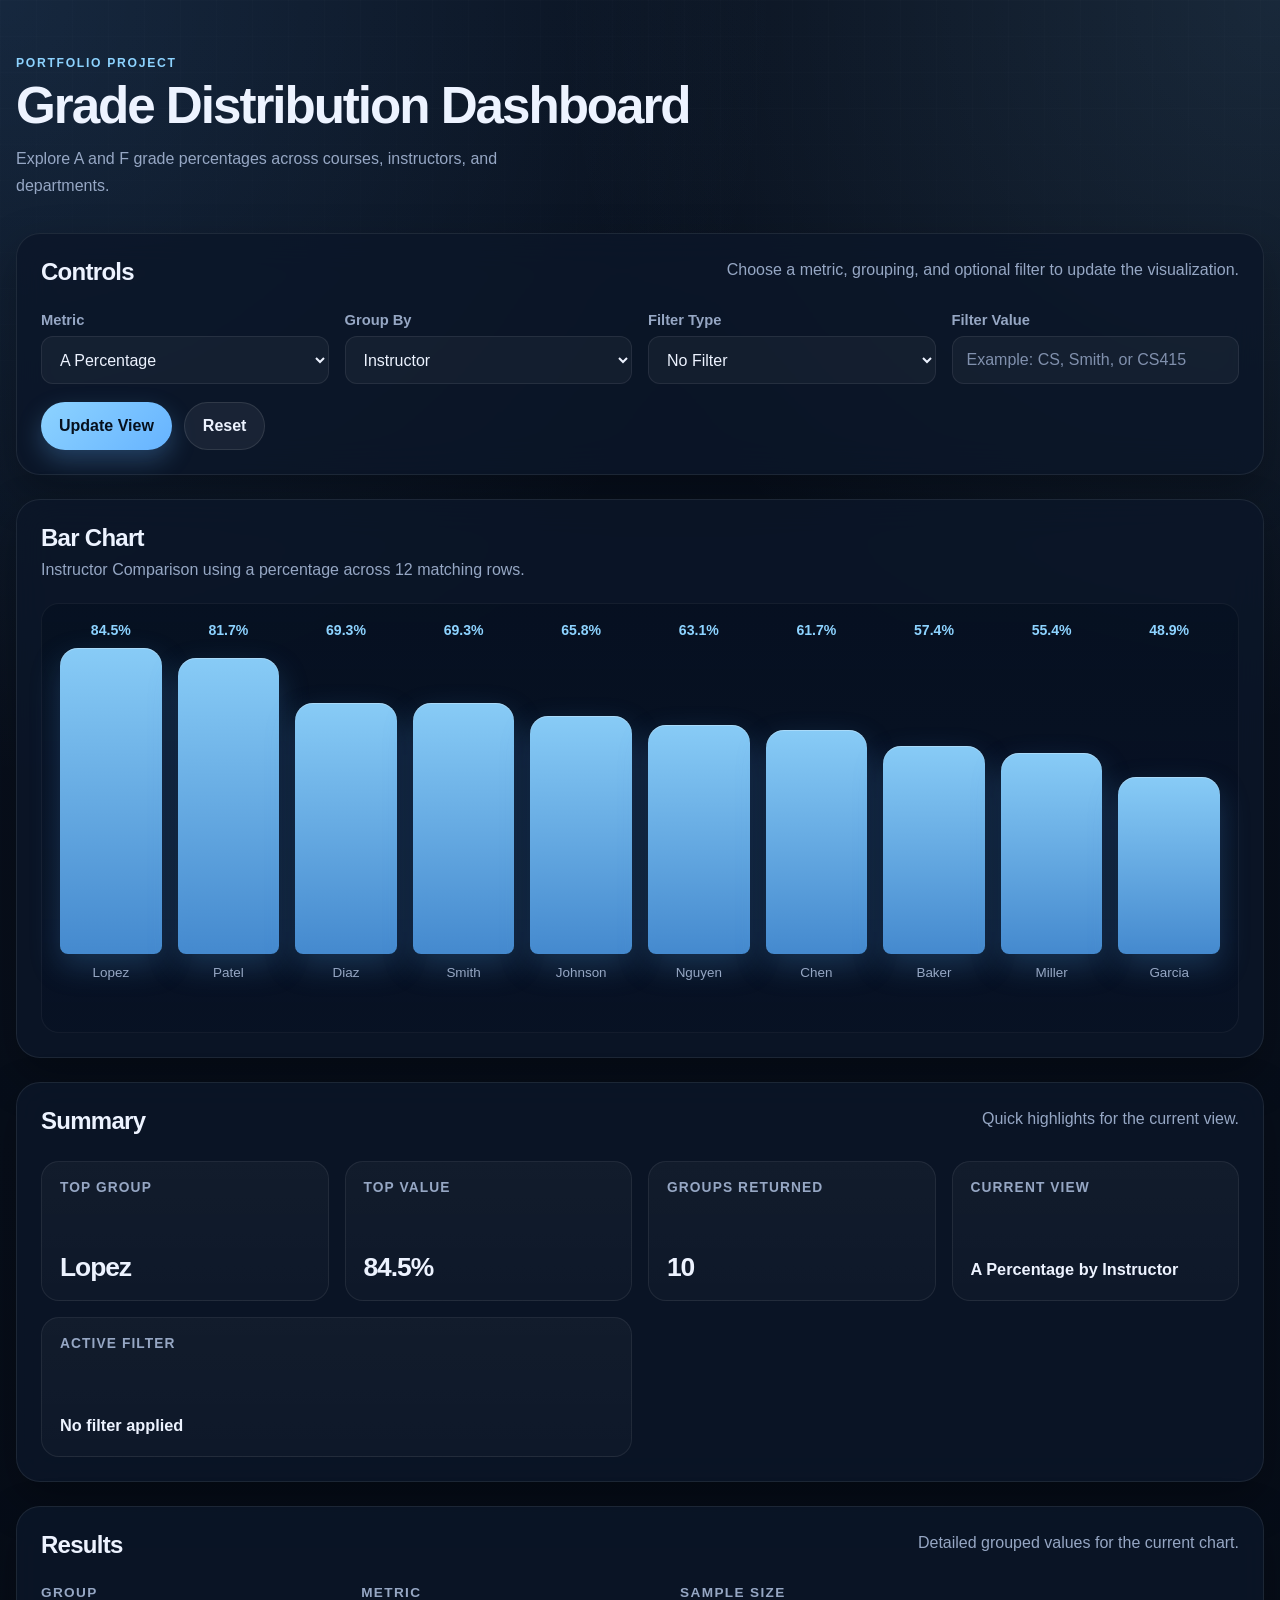
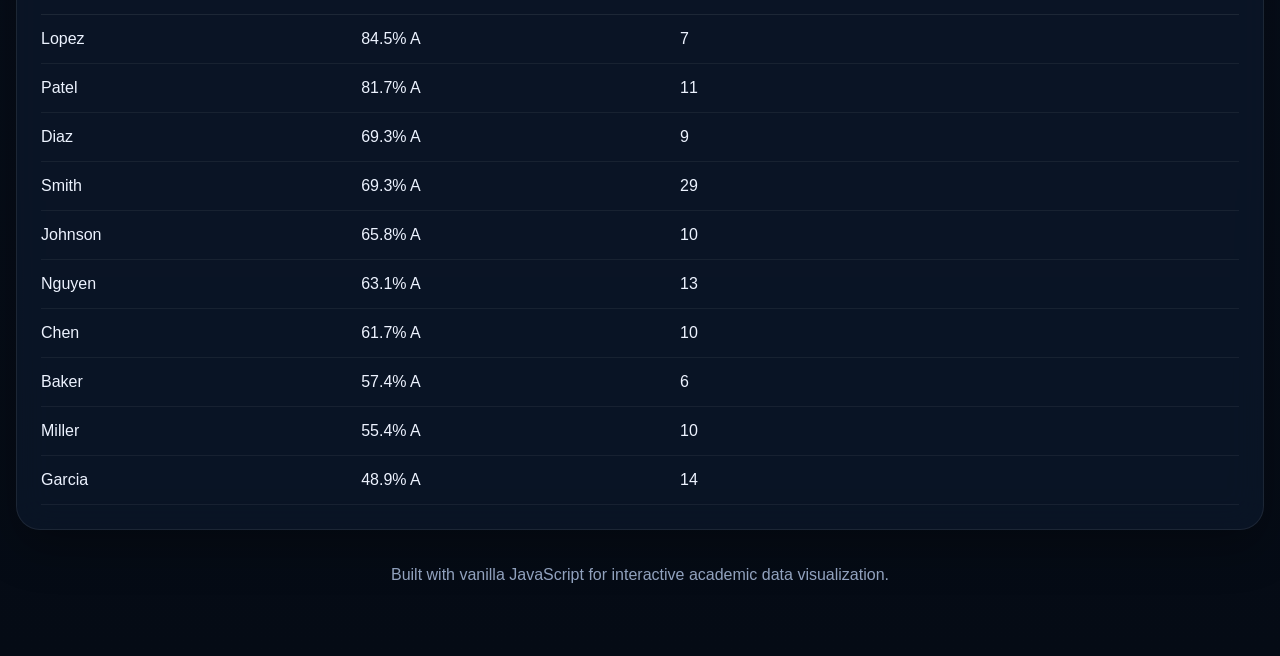
==== java-db/src/main/resources/static/index.html @ d89a154c "Adjusting for Spring Boot" ====
<!DOCTYPE html>
<html lang="en">
<head>
    <meta charset="UTF-8">
    <meta name="viewport" content="width=device-width, initial-scale=1.0">
    <title>Grade Distribution Dashboard</title>
    <meta
        name="description"
        content="Interactive dashboard for comparing grade distributions by course, instructor, and department."
    >
    <link rel="stylesheet" href="css/styles.css">
    <script src="js/app.js" defer></script>
</head>
<body>
    <div class="site-shell">
        <header class="site-header">
            <div class="site-header__content">
                <p class="site-header__eyebrow">Portfolio Project</p>
                <h1 class="site-header__title">Grade Distribution Dashboard</h1>
                <p class="site-header__subtitle">
                    Explore A and F grade percentages across courses, instructors, and departments.
                </p>
            </div>
        </header>

        <main class="dashboard">
            <section class="panel panel--controls" aria-labelledby="controls-title">
                <div class="panel__header">
                    <h2 id="controls-title">Controls</h2>
                    <p>Choose a metric, grouping, and optional filter to update the visualization.</p>
                </div>

                <form id="controls-form" class="controls-form">
                    <div class="form-grid">
                        <div class="form-field">
                            <label for="metric-select">Metric</label>
                            <select id="metric-select" name="metric">
                                <option value="A">A Percentage</option>
                                <option value="F">F Percentage</option>
                            </select>
                        </div>

                        <div class="form-field">
                            <label for="group-select">Group By</label>
                            <select id="group-select" name="groupBy">
                                <option value="instructor">Instructor</option>
                                <option value="course">Course</option>
                                <option value="department">Department</option>
                            </select>
                        </div>

                        <div class="form-field">
                            <label for="filter-type-select">Filter Type</label>
                            <select id="filter-type-select" name="filterType">
                                <option value="none">No Filter</option>
                                <option value="course">Course</option>
                                <option value="instructor">Instructor</option>
                                <option value="department">Department</option>
                            </select>
                        </div>

                        <div class="form-field">
                            <label for="filter-input">Filter Value</label>
                            <input
                                id="filter-input"
                                name="filterValue"
                                type="text"
                                placeholder="Example: CS, Smith, or CS415"
                                autocomplete="off"
                            >
                        </div>
                    </div>

                    <div class="form-actions">
                        <button type="submit" class="button button--primary">Update View</button>
                        <button type="button" id="reset-button" class="button button--secondary">Reset</button>
                    </div>
                </form>
            </section>

            <section class="panel panel--chart" aria-labelledby="chart-title">
                <div class="panel__header">
                    <div>
                        <h2 id="chart-title">Bar Chart</h2>
                        <p id="chart-description">
                            Displaying current results for the selected metric and grouping.
                        </p>
                    </div>
                </div>

                <div class="chart-card">
                    <div
                        id="chart-empty-state"
                        class="chart-empty-state"
                        hidden
                        aria-live="polite"
                    >
                        No values are available for the current selection.
                    </div>

                    <div
                        id="chart-bars"
                        class="chart-bars"
                        role="img"
                        aria-label="Bar chart showing grouped grade percentages"
                    ></div>
                </div>
            </section>

            <section class="panel panel--summary" aria-labelledby="summary-title">
                <div class="panel__header">
                    <h2 id="summary-title">Summary</h2>
                    <p>Quick highlights for the current view.</p>
                </div>

                <div class="summary-grid">
                    <article class="summary-card">
                        <span class="summary-card__label">Top Group</span>
                        <strong id="top-group-label" class="summary-card__value">—</strong>
                    </article>

                    <article class="summary-card">
                        <span class="summary-card__label">Top Value</span>
                        <strong id="top-group-value" class="summary-card__value">—</strong>
                    </article>

                    <article class="summary-card">
                        <span class="summary-card__label">Groups Returned</span>
                        <strong id="group-count" class="summary-card__value">0</strong>
                    </article>

                    <article class="summary-card">
                        <span class="summary-card__label">Current View</span>
                        <strong id="current-view" class="summary-card__value summary-card__value--small">
                            —
                        </strong>
                    </article>

                    <article class="summary-card summary-card--wide">
                        <span class="summary-card__label">Active Filter</span>
                        <strong id="current-filter" class="summary-card__value summary-card__value--small">
                            No filter applied
                        </strong>
                    </article>
                </div>
            </section>

            <section class="panel panel--results" aria-labelledby="results-title">
                <div class="panel__header">
                    <h2 id="results-title">Results</h2>
                    <p>Detailed grouped values for the current chart.</p>
                </div>

                <div class="table-wrap">
                    <table class="results-table">
                        <thead>
                            <tr>
                                <th scope="col">Group</th>
                                <th scope="col">Metric</th>
                                <th scope="col">Sample Size</th>
                            </tr>
                        </thead>
                        <tbody id="results-body">
                            <tr>
                                <td colspan="3">Loading results...</td>
                            </tr>
                        </tbody>
                    </table>
                </div>
            </section>
        </main>

        <footer class="site-footer">
            <p>Built with vanilla JavaScript for interactive academic data visualization.</p>
        </footer>
    </div>
</body>
</html>
---- java-db/src/main/resources/static/css/styles.css ----
/*
  styles.css
  Main stylesheet for the grade visualization dashboard
*/

:root {
    --bg: #081120;
    --bg-accent: #101b31;
    --panel: rgba(12, 22, 41, 0.82);
    --panel-strong: rgba(10, 19, 36, 0.94);
    --panel-border: rgba(255, 255, 255, 0.08);
    --text: #edf3ff;
    --muted: #96a7c4;
    --accent: #66b3ff;
    --accent-strong: #8dd3ff;
    --accent-soft: rgba(102, 179, 255, 0.16);
    --shadow: 0 18px 45px rgba(0, 0, 0, 0.28);
    --radius-lg: 24px;
    --radius-md: 18px;
    --radius-sm: 12px;
    --content-width: 1320px;
}

*,
*::before,
*::after {
    box-sizing: border-box;
}

html {
    scroll-behavior: smooth;
}

body {
    margin: 0;
    min-height: 100vh;
    font-family: "Inter", "Segoe UI", Arial, sans-serif;
    color: var(--text);
    background:
        radial-gradient(circle at top left, rgba(102, 179, 255, 0.14), transparent 30%),
        radial-gradient(circle at top right, rgba(141, 211, 255, 0.12), transparent 28%),
        linear-gradient(180deg, #09111f 0%, #050b15 100%);
}

body::before {
    content: "";
    position: fixed;
    inset: 0;
    background-image:
        linear-gradient(rgba(255, 255, 255, 0.025) 1px, transparent 1px),
        linear-gradient(90deg, rgba(255, 255, 255, 0.025) 1px, transparent 1px);
    background-size: 36px 36px;
    mask-image: linear-gradient(180deg, rgba(255, 255, 255, 0.5), transparent 85%);
    pointer-events: none;
}

body > * {
    position: relative;
    z-index: 1;
}

.site-shell {
    width: min(calc(100% - 32px), var(--content-width));
    margin: 0 auto;
    padding: 28px 0 56px;
}

.site-header {
    margin-bottom: 28px;
}

.site-header__content {
    padding: 28px 0 6px;
}

.site-header__eyebrow {
    margin: 0 0 10px;
    color: var(--accent-strong);
    text-transform: uppercase;
    letter-spacing: 0.14em;
    font-size: 0.76rem;
    font-weight: 700;
}

.site-header__title {
    margin: 0 0 12px;
    font-size: clamp(2.3rem, 4vw, 4rem);
    line-height: 1.03;
    letter-spacing: -0.04em;
}

.site-header__subtitle {
    max-width: 62ch;
    margin: 0;
    color: var(--muted);
    font-size: 1rem;
    line-height: 1.7;
}

.dashboard {
    display: grid;
    gap: 24px;
}

.panel {
    background: var(--panel);
    border: 1px solid var(--panel-border);
    border-radius: var(--radius-lg);
    backdrop-filter: blur(18px);
    box-shadow: var(--shadow);
    padding: 24px;
}

.panel__header {
    display: flex;
    align-items: flex-start;
    justify-content: space-between;
    gap: 16px;
    margin-bottom: 20px;
}

.panel__header h2 {
    margin: 0 0 6px;
    font-size: 1.5rem;
    letter-spacing: -0.03em;
}

.panel__header p {
    margin: 0;
    color: var(--muted);
    line-height: 1.55;
    max-width: 58ch;
}

.controls-form {
    display: grid;
    gap: 18px;
}

.form-grid {
    display: grid;
    grid-template-columns: repeat(4, minmax(0, 1fr));
    gap: 16px;
}

.form-field {
    display: flex;
    flex-direction: column;
    gap: 8px;
}

.form-field label {
    color: var(--muted);
    font-size: 0.92rem;
    font-weight: 600;
}

input,
select,
button {
    font: inherit;
}

input,
select {
    width: 100%;
    min-height: 48px;
    padding: 0 14px;
    color: var(--text);
    background: rgba(255, 255, 255, 0.04);
    border: 1px solid rgba(255, 255, 255, 0.08);
    border-radius: var(--radius-sm);
    outline: none;
    transition:
        border-color 0.2s ease,
        box-shadow 0.2s ease,
        background-color 0.2s ease,
        transform 0.2s ease;
}

input::placeholder {
    color: #8090ad;
}

input:focus,
select:focus {
    border-color: rgba(102, 179, 255, 0.58);
    box-shadow: 0 0 0 4px rgba(102, 179, 255, 0.12);
    background: rgba(255, 255, 255, 0.06);
}

.form-actions {
    display: flex;
    flex-wrap: wrap;
    gap: 12px;
}

.button {
    min-height: 48px;
    padding: 0 18px;
    border: 0;
    border-radius: 999px;
    cursor: pointer;
    transition:
        transform 0.16s ease,
        opacity 0.16s ease,
        box-shadow 0.16s ease,
        background-color 0.16s ease;
}

.button:hover {
    transform: translateY(-1px);
}

.button--primary {
    color: #06101d;
    font-weight: 700;
    background: linear-gradient(135deg, var(--accent-strong), var(--accent));
    box-shadow: 0 10px 24px rgba(102, 179, 255, 0.28);
}

.button--secondary {
    color: var(--text);
    font-weight: 600;
    background: rgba(255, 255, 255, 0.06);
    border: 1px solid rgba(255, 255, 255, 0.1);
}

.chart-card {
    min-height: 430px;
    padding: 18px 18px 16px;
    border-radius: var(--radius-md);
    background: linear-gradient(180deg, rgba(6, 16, 32, 0.68), rgba(8, 18, 36, 0.82));
    border: 1px solid rgba(255, 255, 255, 0.05);
}

.chart-empty-state {
    margin-bottom: 14px;
    padding: 16px 18px;
    border-radius: var(--radius-md);
    background: rgba(255, 255, 255, 0.04);
    border: 1px dashed rgba(255, 255, 255, 0.14);
    color: var(--muted);
}

.chart-bars {
    min-height: 360px;
    height: 360px;
    display: grid;
    grid-template-columns: repeat(auto-fit, minmax(92px, 1fr));
    gap: 16px;
    align-items: end;
}

.chart-bar {
    height: 100%;
    display: grid;
    grid-template-rows: auto 1fr auto;
    gap: 10px;
    align-items: end;
}

.chart-bar__value {
    font-size: 0.88rem;
    color: var(--accent-strong);
    text-align: center;
    font-weight: 700;
}

.chart-bar__column {
    width: 100%;
    min-height: 18px;
    align-self: end;
    border-radius: 18px 18px 8px 8px;
    background: linear-gradient(180deg, rgba(141, 211, 255, 0.96), rgba(77, 154, 230, 0.88));
    box-shadow:
        inset 0 1px 0 rgba(255, 255, 255, 0.28),
        0 12px 30px rgba(77, 154, 230, 0.25);
}

.chart-bar__label {
    color: var(--muted);
    font-size: 0.84rem;
    line-height: 1.35;
    text-align: center;
    word-break: break-word;
}

.summary-grid {
    display: grid;
    grid-template-columns: repeat(4, minmax(0, 1fr));
    gap: 16px;
}

.summary-card {
    min-height: 140px;
    padding: 18px;
    display: flex;
    flex-direction: column;
    justify-content: space-between;
    gap: 12px;
    background: linear-gradient(180deg, rgba(255, 255, 255, 0.035), rgba(255, 255, 255, 0.02));
    border: 1px solid rgba(255, 255, 255, 0.07);
    border-radius: var(--radius-md);
}

.summary-card--wide {
    grid-column: span 2;
}

.summary-card__label {
    color: var(--muted);
    font-size: 0.86rem;
    text-transform: uppercase;
    letter-spacing: 0.08em;
    font-weight: 700;
}

.summary-card__value {
    font-size: 1.65rem;
    font-weight: 800;
    letter-spacing: -0.04em;
    line-height: 1.1;
    word-break: break-word;
}

.summary-card__value--small {
    font-size: 1.02rem;
    line-height: 1.45;
    letter-spacing: 0;
    font-weight: 700;
}

.table-wrap {
    overflow-x: auto;
}

.results-table {
    width: 100%;
    border-collapse: collapse;
}

.results-table thead th {
    text-align: left;
    color: var(--muted);
    font-size: 0.85rem;
    text-transform: uppercase;
    letter-spacing: 0.1em;
    font-weight: 700;
    padding: 0 0 14px;
    border-bottom: 1px solid rgba(255, 255, 255, 0.08);
}

.results-table tbody td {
    padding: 15px 0;
    border-bottom: 1px solid rgba(255, 255, 255, 0.06);
}

.results-table tbody tr:hover td {
    background: rgba(255, 255, 255, 0.015);
}

.site-footer {
    padding: 20px 6px 0;
    color: var(--muted);
    text-align: center;
}

@media (max-width: 1100px) {
    .form-grid,
    .summary-grid {
        grid-template-columns: repeat(2, minmax(0, 1fr));
    }

    .summary-card--wide {
        grid-column: span 2;
    }
}

@media (max-width: 760px) {
    .site-shell {
        width: min(calc(100% - 20px), var(--content-width));
        padding-top: 20px;
    }

    .panel {
        padding: 20px;
    }

    .panel__header {
        flex-direction: column;
        align-items: flex-start;
    }

    .form-grid,
    .summary-grid {
        grid-template-columns: 1fr;
    }

    .summary-card--wide {
        grid-column: span 1;
    }

    .form-actions {
        flex-direction: column;
    }

    .button {
        width: 100%;
    }

    .chart-card {
        min-height: 360px;
        padding: 16px;
    }

    .chart-bars {
        min-height: 300px;
        height: 300px;
        grid-template-columns: repeat(auto-fit, minmax(72px, 1fr));
        gap: 12px;
    }

    .site-header__title {
        font-size: 2.4rem;
    }
}
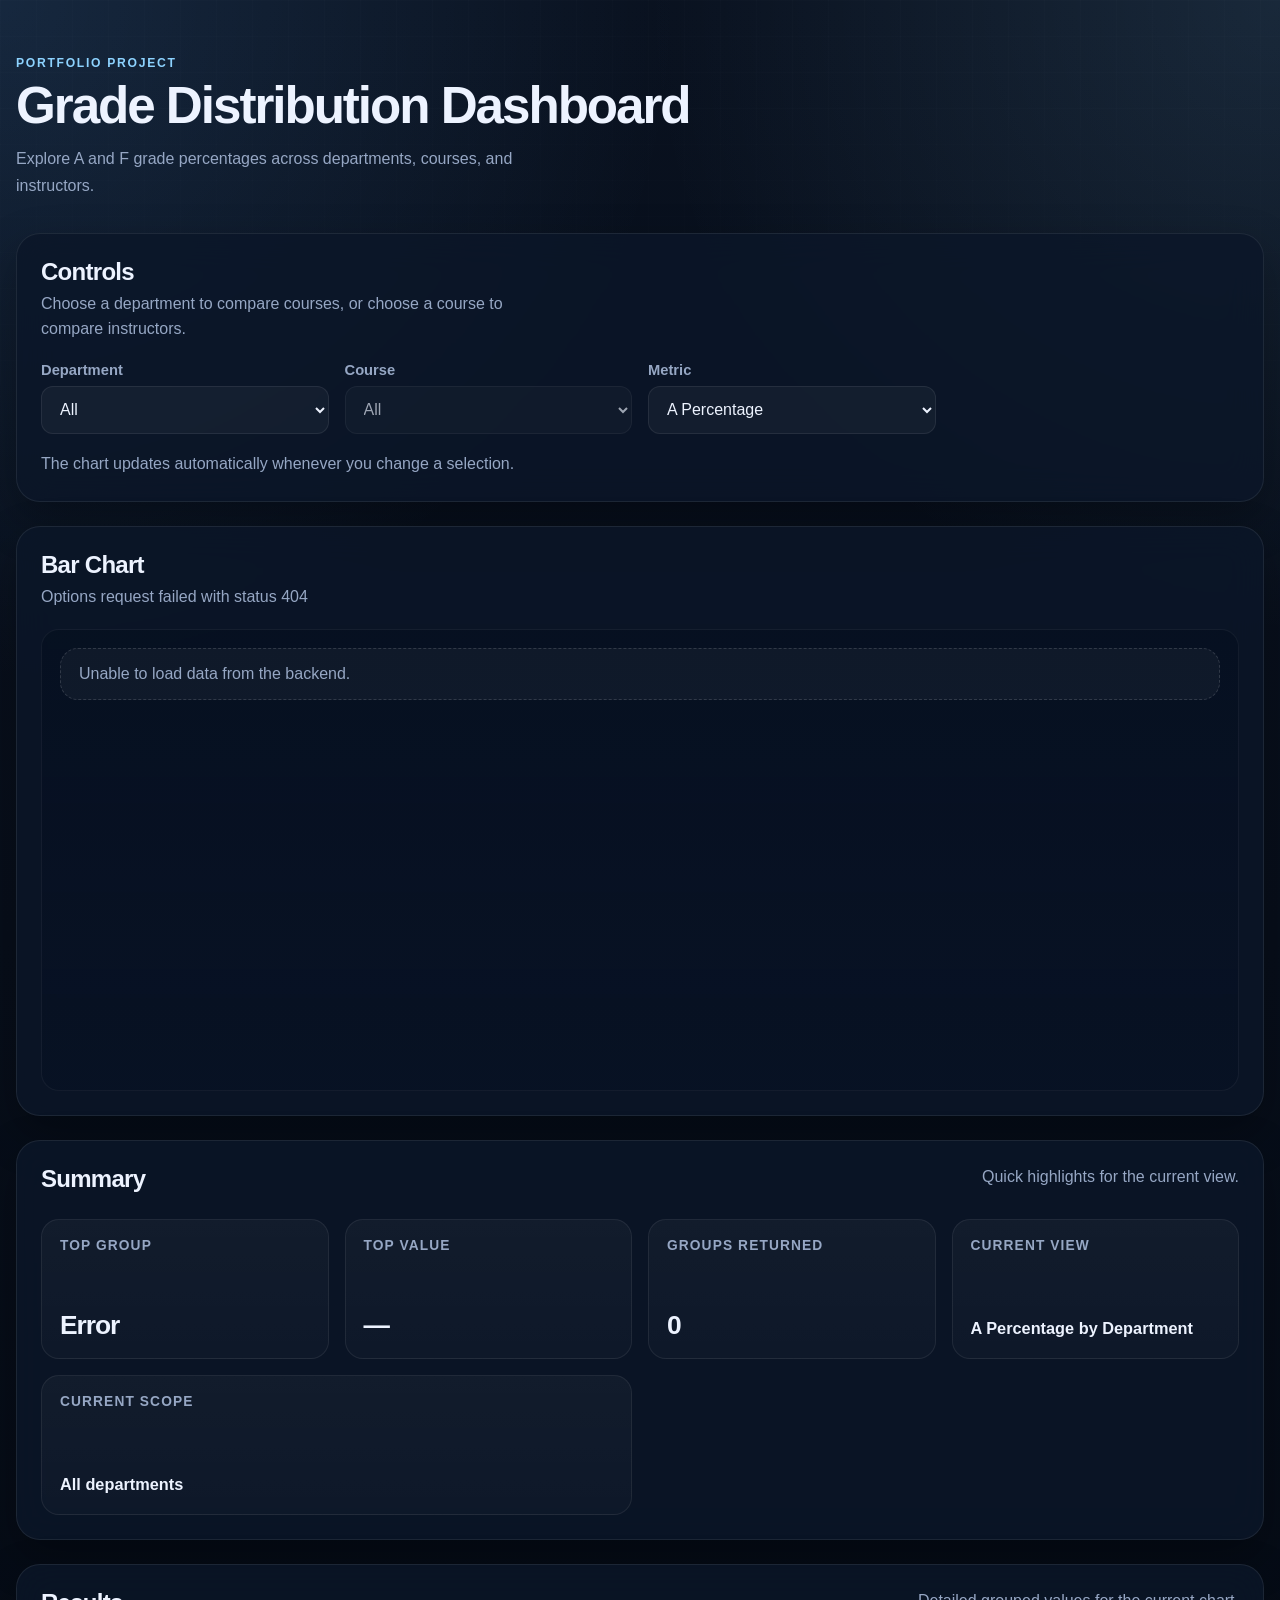
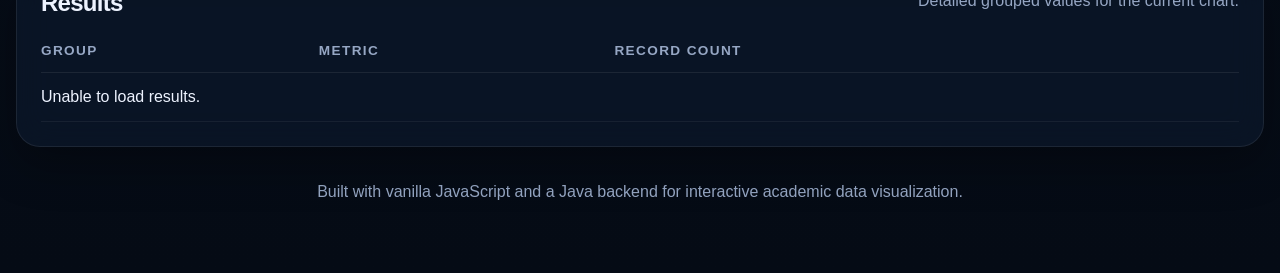
==== commit 6dfa858b: "After user tests, changed filter functionality to be hierarchical. Added addtional guard rails to pr" ====
--- a/java-db/src/main/resources/static/index.html
+++ b/java-db/src/main/resources/static/index.html
@@ -6,7 +6,7 @@
     <title>Grade Distribution Dashboard</title>
     <meta
         name="description"
-        content="Interactive dashboard for comparing grade distributions by course, instructor, and department."
+        content="Interactive dashboard for comparing grade distributions by department, course, and instructor."
     >
     <link rel="stylesheet" href="css/styles.css">
     <script src="js/app.js" defer></script>
@@ -18,7 +18,7 @@
                 <p class="site-header__eyebrow">Portfolio Project</p>
                 <h1 class="site-header__title">Grade Distribution Dashboard</h1>
                 <p class="site-header__subtitle">
-                    Explore A and F grade percentages across courses, instructors, and departments.
+                    Explore A and F grade percentages across departments, courses, and instructors.
                 </p>
             </div>
         </header>
@@ -26,12 +26,28 @@
         <main class="dashboard">
             <section class="panel panel--controls" aria-labelledby="controls-title">
                 <div class="panel__header">
-                    <h2 id="controls-title">Controls</h2>
-                    <p>Choose a metric, grouping, and optional filter to update the visualization.</p>
+                    <div>
+                        <h2 id="controls-title">Controls</h2>
+                        <p>Choose a department to compare courses, or choose a course to compare instructors.</p>
+                    </div>
                 </div>
 
-                <form id="controls-form" class="controls-form">
+                <div class="controls-form">
                     <div class="form-grid">
+                        <div class="form-field">
+                            <label for="department-select">Department</label>
+                            <select id="department-select" name="department">
+                                <option value="ALL">All</option>
+                            </select>
+                        </div>
+
+                        <div class="form-field">
+                            <label for="course-select">Course</label>
+                            <select id="course-select" name="course" disabled>
+                                <option value="ALL">All</option>
+                            </select>
+                        </div>
+
                         <div class="form-field">
                             <label for="metric-select">Metric</label>
                             <select id="metric-select" name="metric">
@@ -39,43 +55,12 @@
                                 <option value="F">F Percentage</option>
                             </select>
                         </div>
-
-                        <div class="form-field">
-                            <label for="group-select">Group By</label>
-                            <select id="group-select" name="groupBy">
-                                <option value="instructor">Instructor</option>
-                                <option value="course">Course</option>
-                                <option value="department">Department</option>
-                            </select>
-                        </div>
-
-                        <div class="form-field">
-                            <label for="filter-type-select">Filter Type</label>
-                            <select id="filter-type-select" name="filterType">
-                                <option value="none">No Filter</option>
-                                <option value="course">Course</option>
-                                <option value="instructor">Instructor</option>
-                                <option value="department">Department</option>
-                            </select>
-                        </div>
-
-                        <div class="form-field">
-                            <label for="filter-input">Filter Value</label>
-                            <input
-                                id="filter-input"
-                                name="filterValue"
-                                type="text"
-                                placeholder="Example: CS, Smith, or CS415"
-                                autocomplete="off"
-                            >
-                        </div>
                     </div>
 
-                    <div class="form-actions">
-                        <button type="submit" class="button button--primary">Update View</button>
-                        <button type="button" id="reset-button" class="button button--secondary">Reset</button>
-                    </div>
-                </form>
+                    <p class="controls-helper">
+                        The chart updates automatically whenever you change a selection.
+                    </p>
+                </div>
             </section>
 
             <section class="panel panel--chart" aria-labelledby="chart-title">
@@ -83,7 +68,7 @@
                     <div>
                         <h2 id="chart-title">Bar Chart</h2>
                         <p id="chart-description">
-                            Displaying current results for the selected metric and grouping.
+                            Displaying current results for the selected metric and scope.
                         </p>
                     </div>
                 </div>
@@ -131,15 +116,13 @@
 
                     <article class="summary-card">
                         <span class="summary-card__label">Current View</span>
-                        <strong id="current-view" class="summary-card__value summary-card__value--small">
-                            —
-                        </strong>
+                        <strong id="current-view" class="summary-card__value summary-card__value--small">—</strong>
                     </article>
 
                     <article class="summary-card summary-card--wide">
-                        <span class="summary-card__label">Active Filter</span>
+                        <span class="summary-card__label">Current Scope</span>
                         <strong id="current-filter" class="summary-card__value summary-card__value--small">
-                            No filter applied
+                            All departments
                         </strong>
                     </article>
                 </div>
@@ -157,7 +140,7 @@
                             <tr>
                                 <th scope="col">Group</th>
                                 <th scope="col">Metric</th>
-                                <th scope="col">Sample Size</th>
+                                <th scope="col">Record Count</th>
                             </tr>
                         </thead>
                         <tbody id="results-body">
@@ -171,7 +154,7 @@
         </main>
 
         <footer class="site-footer">
-            <p>Built with vanilla JavaScript for interactive academic data visualization.</p>
+            <p>Built with vanilla JavaScript and a Java backend for interactive academic data visualization.</p>
         </footer>
     </div>
 </body>
--- a/java-db/src/main/resources/static/css/styles.css
+++ b/java-db/src/main/resources/static/css/styles.css
@@ -137,6 +137,17 @@
     gap: 18px;
 }
 
+.controls-helper {
+    margin: 0;
+    color: var(--muted);
+    line-height: 1.55;
+}
+
+select:disabled {
+    opacity: 0.65;
+    cursor: not-allowed;
+}
+
 .form-grid {
     display: grid;
     grid-template-columns: repeat(4, minmax(0, 1fr));
@@ -178,6 +189,16 @@
         transform 0.2s ease;
 }
 
+select option {
+    color: #111827;
+    background-color: #ffffff;
+}
+
+select option:checked {
+    color: #111827;
+    background-color: #dbeafe;
+}
+
 input::placeholder {
     color: #8090ad;
 }
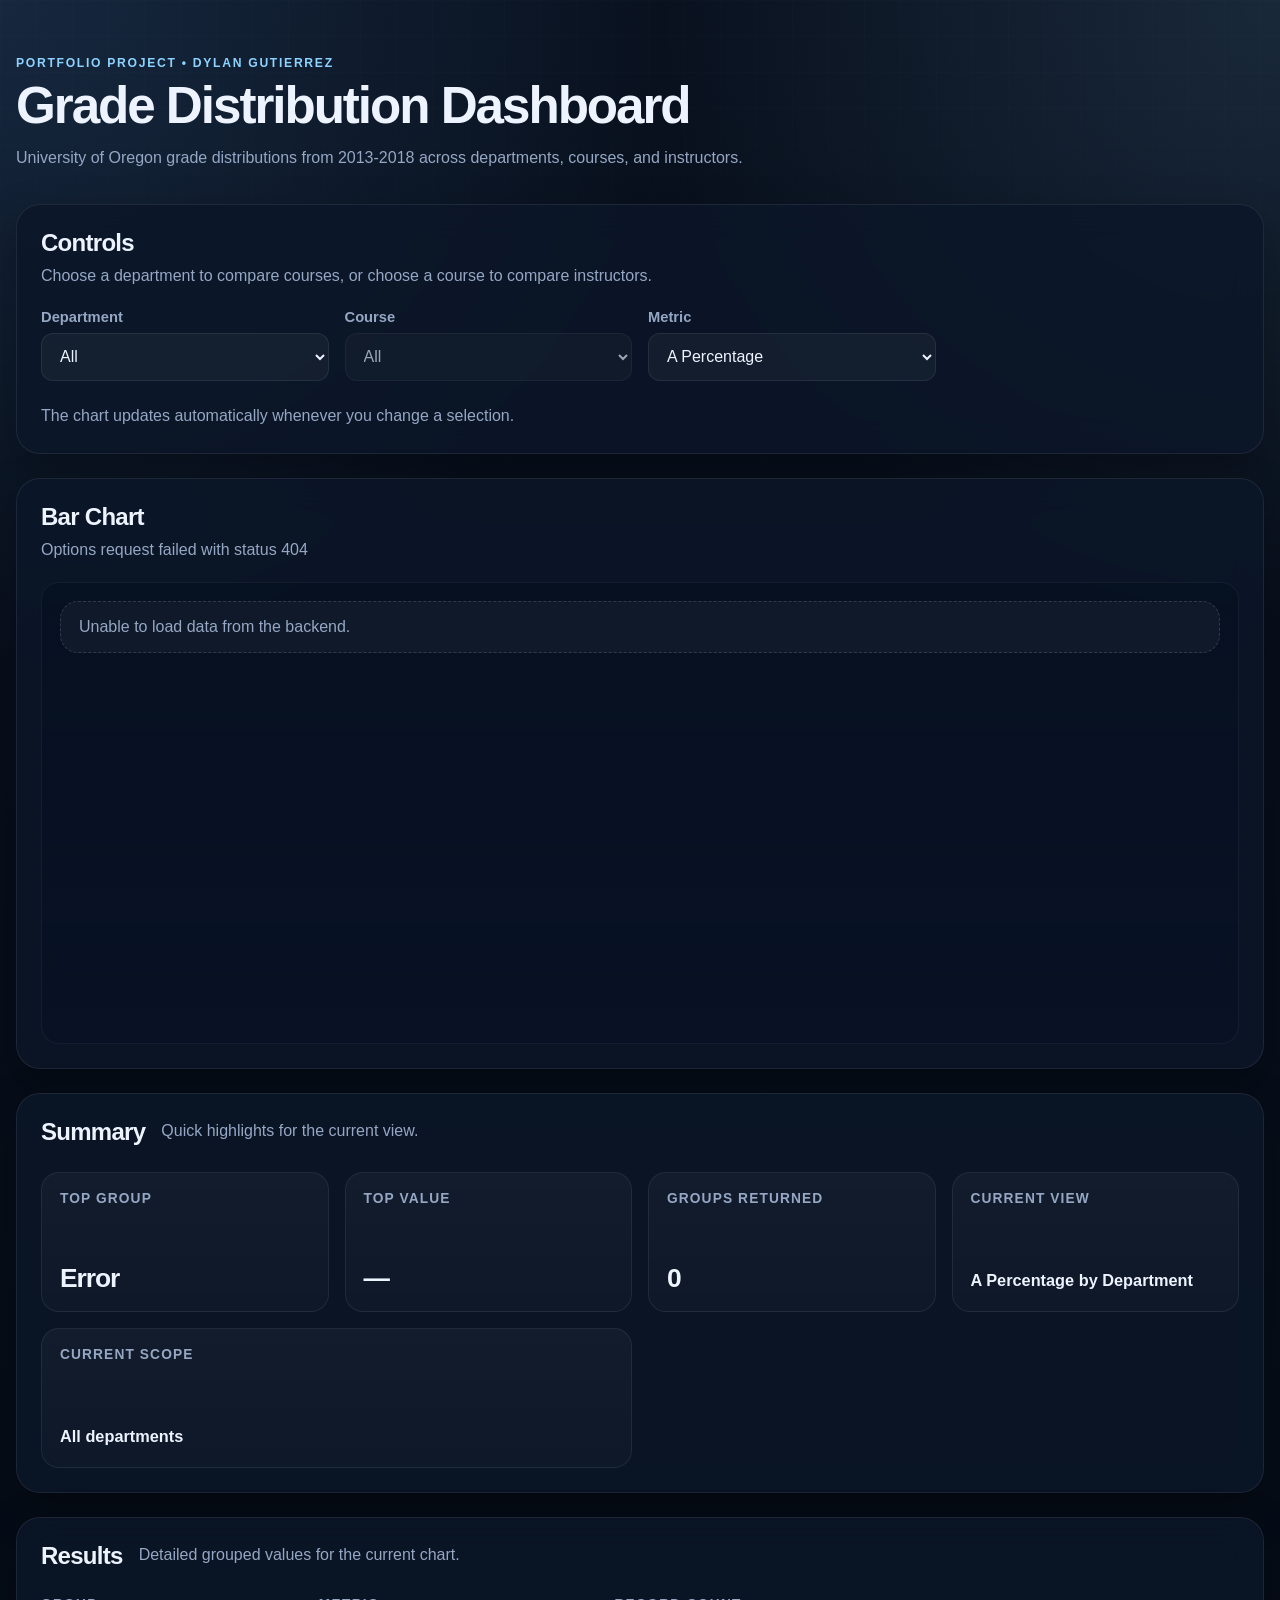
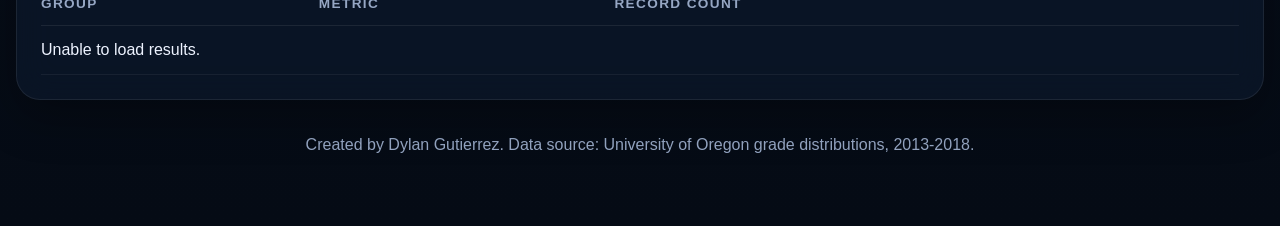
==== commit cd388624: "Polished UI. Added D grades to the F metric. Added name and data details. Fixed various bugs." ====
--- a/java-db/src/main/resources/static/index.html
+++ b/java-db/src/main/resources/static/index.html
@@ -15,10 +15,10 @@
     <div class="site-shell">
         <header class="site-header">
             <div class="site-header__content">
-                <p class="site-header__eyebrow">Portfolio Project</p>
+                <p class="site-header__eyebrow">Portfolio Project • Dylan Gutierrez</p>
                 <h1 class="site-header__title">Grade Distribution Dashboard</h1>
                 <p class="site-header__subtitle">
-                    Explore A and F grade percentages across departments, courses, and instructors.
+                    University of Oregon grade distributions from 2013-2018 across departments, courses, and instructors.
                 </p>
             </div>
         </header>
@@ -52,7 +52,7 @@
                             <label for="metric-select">Metric</label>
                             <select id="metric-select" name="metric">
                                 <option value="A">A Percentage</option>
-                                <option value="F">F Percentage</option>
+                                <option value="DF">D/F Percentage</option>
                             </select>
                         </div>
                     </div>
@@ -154,7 +154,7 @@
         </main>
 
         <footer class="site-footer">
-            <p>Built with vanilla JavaScript and a Java backend for interactive academic data visualization.</p>
+            <p>Created by Dylan Gutierrez. Data source: University of Oregon grade distributions, 2013-2018.</p>
         </footer>
     </div>
 </body>
--- a/java-db/src/main/resources/static/css/styles.css
+++ b/java-db/src/main/resources/static/css/styles.css
@@ -273,12 +273,23 @@
     align-items: end;
 }
 
+.chart-bars--compact {
+    justify-content: center;
+    grid-template-columns: repeat(auto-fit, minmax(140px, 180px));
+}
+
+.chart-bars--single {
+    justify-content: center;
+    grid-template-columns: minmax(180px, 300px);
+}
+
 .chart-bar {
     height: 100%;
     display: grid;
     grid-template-rows: auto 1fr auto;
     gap: 10px;
     align-items: end;
+    justify-items: center;
 }
 
 .chart-bar__value {
@@ -387,6 +398,32 @@
     text-align: center;
 }
 
+.panel__header p,
+.controls-helper,
+.chart-empty-state,
+#chart-description,
+.site-header__subtitle {
+    max-width: none;
+    width: 100%;
+    margin-left: 0;
+    text-indent: 0;
+}
+
+.site-header__subtitle,
+.panel__header p,
+.controls-helper,
+#chart-description {
+    line-height: 1.6;
+}
+
+.controls-helper {
+    margin-top: 4px;
+}
+
+#chart-description {
+    line-height: 1.6;
+}
+
 @media (max-width: 1100px) {
     .form-grid,
     .summary-grid {
@@ -442,6 +479,14 @@
         gap: 12px;
     }
 
+    .chart-bars--compact {
+        grid-template-columns: repeat(auto-fit, minmax(110px, 150px));
+    }
+
+    .chart-bars--single {
+        grid-template-columns: minmax(150px, 240px);
+    }
+
     .site-header__title {
         font-size: 2.4rem;
     }
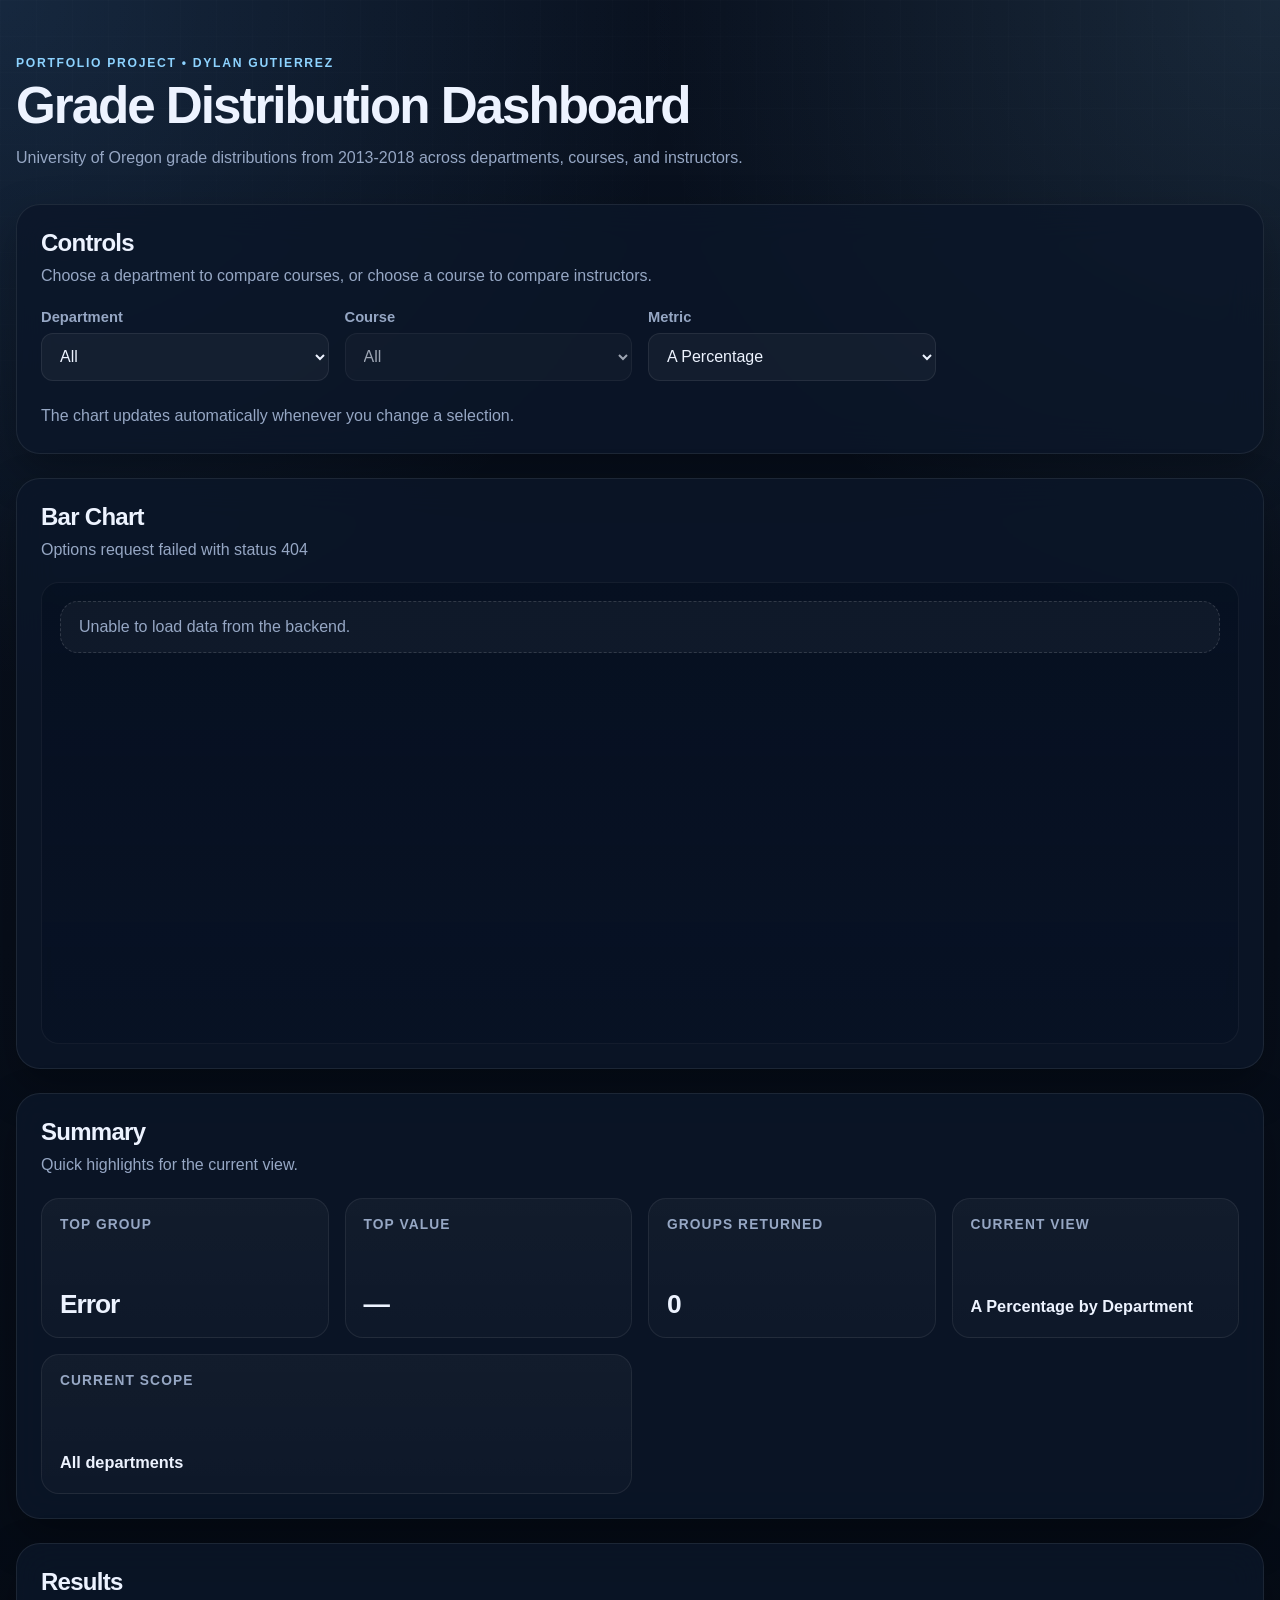
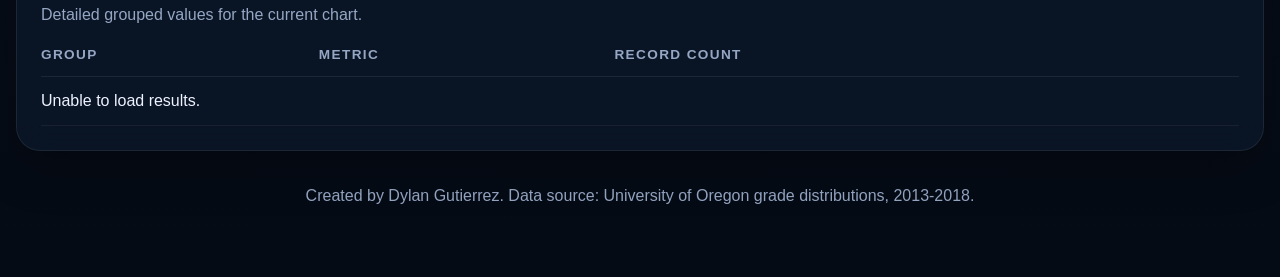
==== commit 185530d9: "Fixed small UI bug" ====
--- a/java-db/src/main/resources/static/index.html
+++ b/java-db/src/main/resources/static/index.html
@@ -94,8 +94,10 @@
 
             <section class="panel panel--summary" aria-labelledby="summary-title">
                 <div class="panel__header">
-                    <h2 id="summary-title">Summary</h2>
-                    <p>Quick highlights for the current view.</p>
+                    <div>
+                        <h2 id="summary-title">Summary</h2>
+                        <p>Quick highlights for the current view.</p>
+                    </div>
                 </div>
 
                 <div class="summary-grid">
@@ -130,8 +132,10 @@
 
             <section class="panel panel--results" aria-labelledby="results-title">
                 <div class="panel__header">
-                    <h2 id="results-title">Results</h2>
-                    <p>Detailed grouped values for the current chart.</p>
+                    <div>
+                        <h2 id="results-title">Results</h2>
+                        <p>Detailed grouped values for the current chart.</p>
+                    </div>
                 </div>
 
                 <div class="table-wrap">
